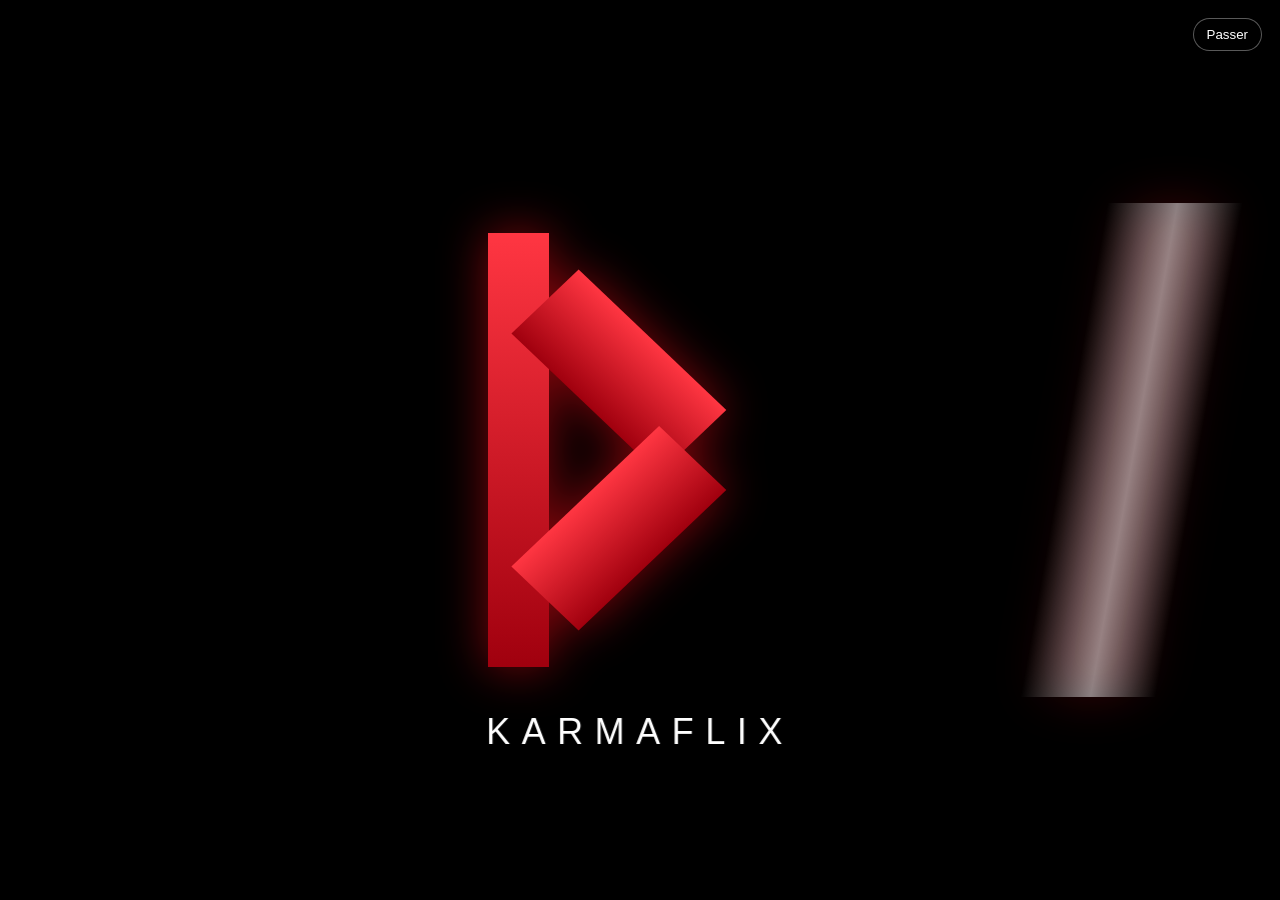
==== intro.html @ a5750cb3 "Create complete KarmaFlix premium static front-end" ====
<!doctype html>
<html lang="fr">
<head>
  <meta charset="UTF-8" />
  <meta name="viewport" content="width=device-width, initial-scale=1.0" />
  <title>KarmaFlix • Intro</title>
  <link rel="stylesheet" href="css/intro.css" />
</head>
<body class="intro-body">
  <button class="skip-btn" id="skipIntro">Passer</button>
  <div class="intro-scene" aria-label="Animation d'introduction KarmaFlix">
    <div class="k-shape">
      <div class="k-stem"></div>
      <div class="k-diag-a"></div>
      <div class="k-diag-b"></div>
      <div class="light-sweep"></div>
    </div>
    <div class="intro-title">KarmaFlix</div>
  </div>
  <script src="js/intro.js"></script>
</body>
</html>
---- css/intro.css ----
body.intro-body {
  margin: 0;
  min-height: 100vh;
  display: grid;
  place-items: center;
  background: #000;
  color: #fff;
  overflow: hidden;
  font-family: Inter, sans-serif;
}

.intro-scene {
  position: relative;
  width: min(62vw, 380px);
  aspect-ratio: 1/1.3;
  perspective: 900px;
}
.k-shape {
  position: absolute;
  inset: 0;
  filter: drop-shadow(0 0 24px rgba(229,9,20,.55));
}
.k-stem, .k-diag-a, .k-diag-b {
  position: absolute;
  background: linear-gradient(180deg, #ff3642 0%, #a0000e 100%);
  transform-origin: left center;
  opacity: 0;
}
.k-stem {
  left: 10%;
  top: 6%;
  width: 16%;
  height: 88%;
  animation: stemIn .8s ease forwards;
}
.k-diag-a {
  left: 25%;
  top: 12%;
  width: 63%;
  height: 16%;
  transform: skewX(-18deg) rotate(36deg) scaleX(0);
  animation: diagInA .8s .35s cubic-bezier(.2,.7,.2,1) forwards;
}
.k-diag-b {
  left: 25%;
  bottom: 12%;
  width: 63%;
  height: 16%;
  transform: skewX(18deg) rotate(-36deg) scaleX(0);
  animation: diagInB .8s .55s cubic-bezier(.2,.7,.2,1) forwards;
}

.light-sweep {
  position: absolute;
  inset: 0;
  background: linear-gradient(100deg, transparent 35%, rgba(255,255,255,.5) 50%, transparent 64%);
  transform: translateX(-130%);
  animation: sweep 1.8s 1.2s ease forwards;
}

.intro-title {
  position: absolute;
  bottom: -60px;
  left: 50%;
  transform: translateX(-50%);
  font-size: clamp(1.4rem, 4vw, 2.25rem);
  letter-spacing: .32em;
  text-transform: uppercase;
  opacity: 0;
  animation: fadeTitle .7s 1.35s ease forwards;
}

.skip-btn {
  position: fixed;
  right: 18px;
  top: 18px;
  border: 1px solid rgba(255,255,255,.35);
  background: rgba(0,0,0,.3);
  color: #fff;
  border-radius: 999px;
  padding: 8px 13px;
  cursor: pointer;
}

@keyframes stemIn { from { opacity: 0; transform: scaleY(0); } to { opacity: 1; transform: scaleY(1); } }
@keyframes diagInA { to { opacity: 1; transform: skewX(-18deg) rotate(36deg) scaleX(1); } }
@keyframes diagInB { to { opacity: 1; transform: skewX(18deg) rotate(-36deg) scaleX(1); } }
@keyframes sweep { to { transform: translateX(130%); } }
@keyframes fadeTitle { to { opacity: 1; transform: translateX(-50%) translateY(-4px); } }
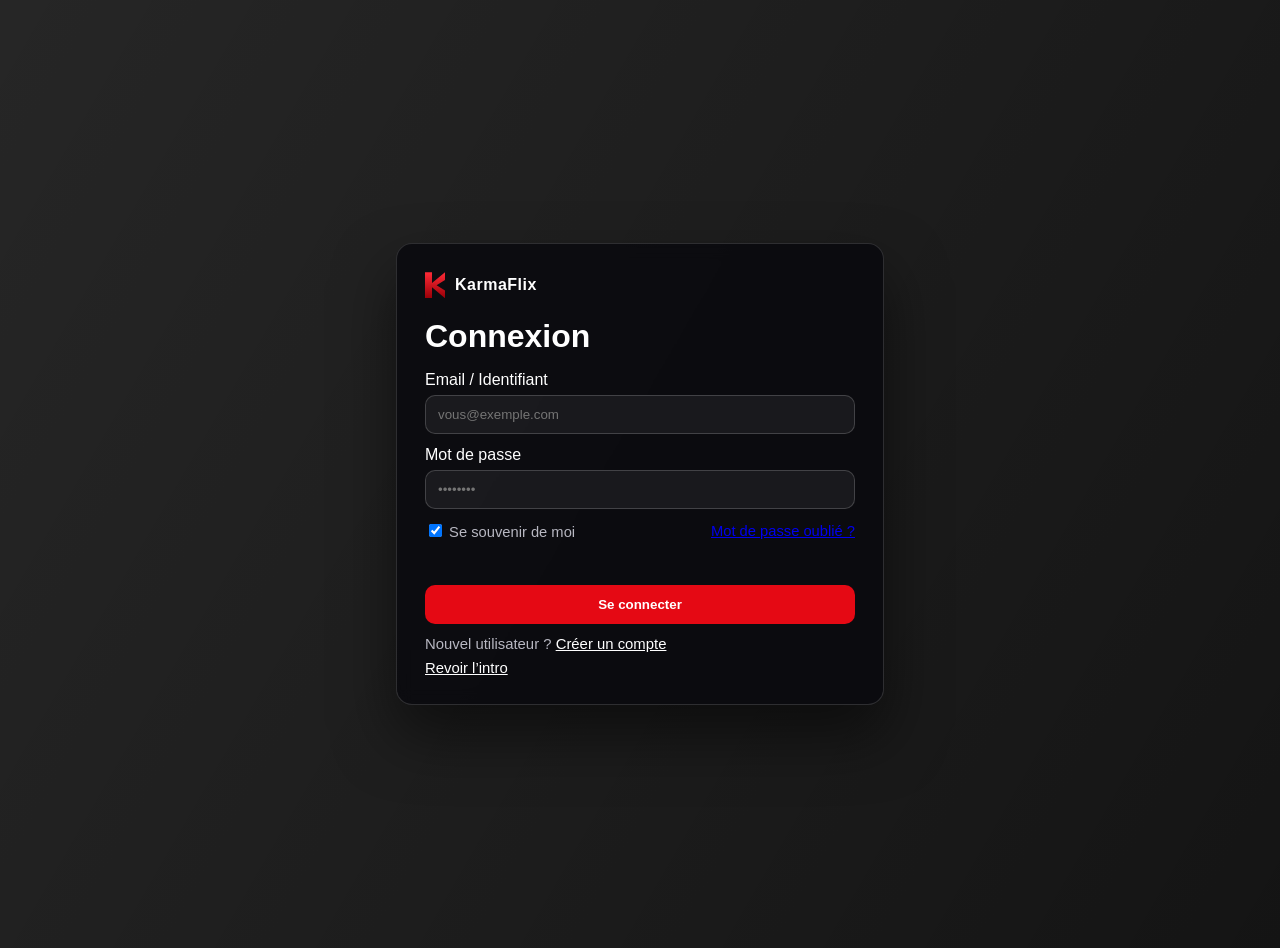
==== commit 1bf3fdfe: "Upgrade intro to Netflix-style K brush/lights animation" ====
--- a/intro.html
+++ b/intro.html
@@ -8,15 +8,20 @@
 </head>
 <body class="intro-body">
   <button class="skip-btn" id="skipIntro">Passer</button>
-  <div class="intro-scene" aria-label="Animation d'introduction KarmaFlix">
-    <div class="k-shape">
-      <div class="k-stem"></div>
-      <div class="k-diag-a"></div>
-      <div class="k-diag-b"></div>
-      <div class="light-sweep"></div>
-    </div>
+
+  <div id="container">
+    <netflixintro letter="K" id="karmaIntro" aria-label="Animation d'introduction KarmaFlix style K">
+      <div class="helper-1">
+        <div class="effect-brush"></div>
+        <div class="effect-lumieres"></div>
+      </div>
+      <div class="helper-2"><div class="effect-brush"></div></div>
+      <div class="helper-3"><div class="effect-brush"></div></div>
+      <div class="helper-4"><div class="effect-brush"></div></div>
+    </netflixintro>
     <div class="intro-title">KarmaFlix</div>
   </div>
+
   <script src="js/intro.js"></script>
 </body>
 </html>
--- a/css/intro.css
+++ b/css/intro.css
@@ -1,73 +1,149 @@
+html, body {
+  margin: 0;
+  width: 100%;
+  height: 100%;
+}
+
 body.intro-body {
-  margin: 0;
-  min-height: 100vh;
-  display: grid;
-  place-items: center;
+  font-family: Inter, system-ui, sans-serif;
   background: #000;
   color: #fff;
   overflow: hidden;
-  font-family: Inter, sans-serif;
 }
 
-.intro-scene {
+#container {
   position: relative;
-  width: min(62vw, 380px);
-  aspect-ratio: 1/1.3;
-  perspective: 900px;
-}
-.k-shape {
-  position: absolute;
-  inset: 0;
-  filter: drop-shadow(0 0 24px rgba(229,9,20,.55));
-}
-.k-stem, .k-diag-a, .k-diag-b {
-  position: absolute;
-  background: linear-gradient(180deg, #ff3642 0%, #a0000e 100%);
-  transform-origin: left center;
-  opacity: 0;
-}
-.k-stem {
-  left: 10%;
-  top: 6%;
-  width: 16%;
-  height: 88%;
-  animation: stemIn .8s ease forwards;
-}
-.k-diag-a {
-  left: 25%;
-  top: 12%;
-  width: 63%;
-  height: 16%;
-  transform: skewX(-18deg) rotate(36deg) scaleX(0);
-  animation: diagInA .8s .35s cubic-bezier(.2,.7,.2,1) forwards;
-}
-.k-diag-b {
-  left: 25%;
-  bottom: 12%;
-  width: 63%;
-  height: 16%;
-  transform: skewX(18deg) rotate(-36deg) scaleX(0);
-  animation: diagInB .8s .55s cubic-bezier(.2,.7,.2,1) forwards;
+  display: grid;
+  place-items: center;
+  width: 100%;
+  height: 100%;
+  background: radial-gradient(circle at 50% -20%, #260004 0%, #000 60%);
 }
 
-.light-sweep {
+#container netflixintro {
+  display: block;
+  position: relative;
+  width: min(62vw, 330px);
+  aspect-ratio: 1 / 1;
+  overflow: hidden;
+  animation: zoom-in 3.8s .3s ease-in forwards;
+  filter: drop-shadow(0 0 24px rgba(228,9,19,.65));
+}
+
+#container netflixintro::before {
+  content: "";
   position: absolute;
+  display: block;
+  background-color: #000;
+  width: 160%;
+  height: 32%;
+  left: -30%;
+  bottom: -28%;
+  border-radius: 50%;
+  z-index: 8;
+}
+
+#container netflixintro[letter=K] {
+  transform-origin: 32% center;
+}
+
+#container netflixintro[letter=K] .helper-1 {
+  width: 19.5%;
+  height: 100%;
+  left: 22%;
+  top: 0;
+  transform: rotate(180deg);
+  background-color: rgba(228, 9, 19, 0.5);
+  animation: fading-lumieres-box 2s .6s forwards;
+}
+
+#container netflixintro[letter=K] .helper-2 {
+  width: 19%;
+  height: 90%;
+  left: 40%;
+  top: 5%;
+  transform: rotate(-39deg);
+  overflow: hidden;
+}
+
+#container netflixintro[letter=K] .helper-3 {
+  width: 19%;
+  height: 80%;
+  left: 40%;
+  top: 43%;
+  transform: rotate(38deg);
+  overflow: hidden;
+}
+
+#container netflixintro[letter=K] .helper-4 {
+  width: 9%;
+  height: 28%;
+  left: 43.5%;
+  top: 38%;
+  opacity: .8;
+}
+
+#container netflixintro [class*=helper-] {
+  position: absolute;
+}
+
+#container netflixintro [class*=helper-] .effect-brush {
+  position: absolute;
+  width: 100%;
+  height: 300%;
   inset: 0;
-  background: linear-gradient(100deg, transparent 35%, rgba(255,255,255,.5) 50%, transparent 64%);
-  transform: translateX(-130%);
-  animation: sweep 1.8s 1.2s ease forwards;
+  overflow: hidden;
+  animation: brush-moving 2.2s forwards;
+}
+#container netflixintro .helper-1 .effect-brush { animation-delay: 1.05s; }
+#container netflixintro .helper-2 .effect-brush { animation-delay: .55s; }
+#container netflixintro .helper-3 .effect-brush { animation-delay: .85s; }
+#container netflixintro .helper-4 .effect-brush { animation-delay: .95s; }
+
+#container netflixintro [class*=helper-] .effect-brush::before {
+  content: "";
+  position: absolute;
+  width: 100%;
+  height: 70%;
+  background-color: #e40913;
+  box-shadow: 0 0 26px 20px rgba(228, 9, 19, .92);
+}
+
+#container netflixintro [class*=helper-] .effect-brush .fur {
+  position: absolute;
+  bottom: 10%;
+  height: 35%;
+  background: linear-gradient(to bottom, #e40913 0%, #e40913 var(--a), rgba(0,0,0,0) 100%);
+  left: var(--x);
+  width: var(--w);
+}
+
+#container netflixintro [class*=helper-] .effect-lumieres {
+  position: absolute;
+  width: 100%;
+  height: 100%;
+  opacity: 0;
+  animation: showing-lumieres 2s 1.6s forwards;
+}
+
+#container netflixintro [class*=helper-] .effect-lumieres .lamp {
+  position: absolute;
+  inset: 0 auto 0 var(--x);
+  width: var(--w);
+  background: var(--c);
+  box-shadow: 0 0 10px rgba(228, 9, 19, .75);
+  animation: var(--dir) 5s forwards;
+  animation-delay: var(--d);
 }
 
 .intro-title {
   position: absolute;
-  bottom: -60px;
-  left: 50%;
-  transform: translateX(-50%);
-  font-size: clamp(1.4rem, 4vw, 2.25rem);
-  letter-spacing: .32em;
+  bottom: 12%;
+  letter-spacing: .34em;
   text-transform: uppercase;
+  font-size: clamp(1.2rem, 4.2vw, 2.2rem);
   opacity: 0;
-  animation: fadeTitle .7s 1.35s ease forwards;
+  animation: fade-title .8s 1.25s forwards;
 }
 
 .skip-btn {
@@ -75,15 +151,30 @@
   right: 18px;
   top: 18px;
   border: 1px solid rgba(255,255,255,.35);
-  background: rgba(0,0,0,.3);
+  background: rgba(0,0,0,.35);
   color: #fff;
   border-radius: 999px;
   padding: 8px 13px;
   cursor: pointer;
+  z-index: 20;
 }
 
-@keyframes stemIn { from { opacity: 0; transform: scaleY(0); } to { opacity: 1; transform: scaleY(1); } }
-@keyframes diagInA { to { opacity: 1; transform: skewX(-18deg) rotate(36deg) scaleX(1); } }
-@keyframes diagInB { to { opacity: 1; transform: skewX(18deg) rotate(-36deg) scaleX(1); } }
-@keyframes sweep { to { transform: translateX(130%); } }
-@keyframes fadeTitle { to { opacity: 1; transform: translateX(-50%) translateY(-4px); } }
+@keyframes brush-moving { from { transform: translateY(0); } to { transform: translateY(-100%); } }
+@keyframes lumieres-moving-right {
+  0% { transform: translate(0); }
+  40% { transform: translate(-10px) scaleX(1); }
+  100% { transform: translate(-120px) scaleX(3); }
+}
+@keyframes lumieres-moving-left {
+  0% { transform: translate(0); }
+  40% { transform: translate(10px) scaleX(1); }
+  100% { transform: translate(120px) scaleX(3); }
+}
+@keyframes zoom-in { from { transform: scale(1); } to { transform: scale(15); } }
+@keyframes showing-lumieres { from { opacity: 0; } to { opacity: 1; } }
+@keyframes fading-lumieres-box { from { background-color: rgba(228,9,19,.5); } to { background-color: rgba(228,9,19,0); } }
+@keyframes fade-title { from { opacity: 0; transform: translateY(7px); } to { opacity: 1; transform: translateY(0); } }
+
+@media (max-width: 640px) {
+  #container netflixintro { width: min(78vw, 290px); }
+}
